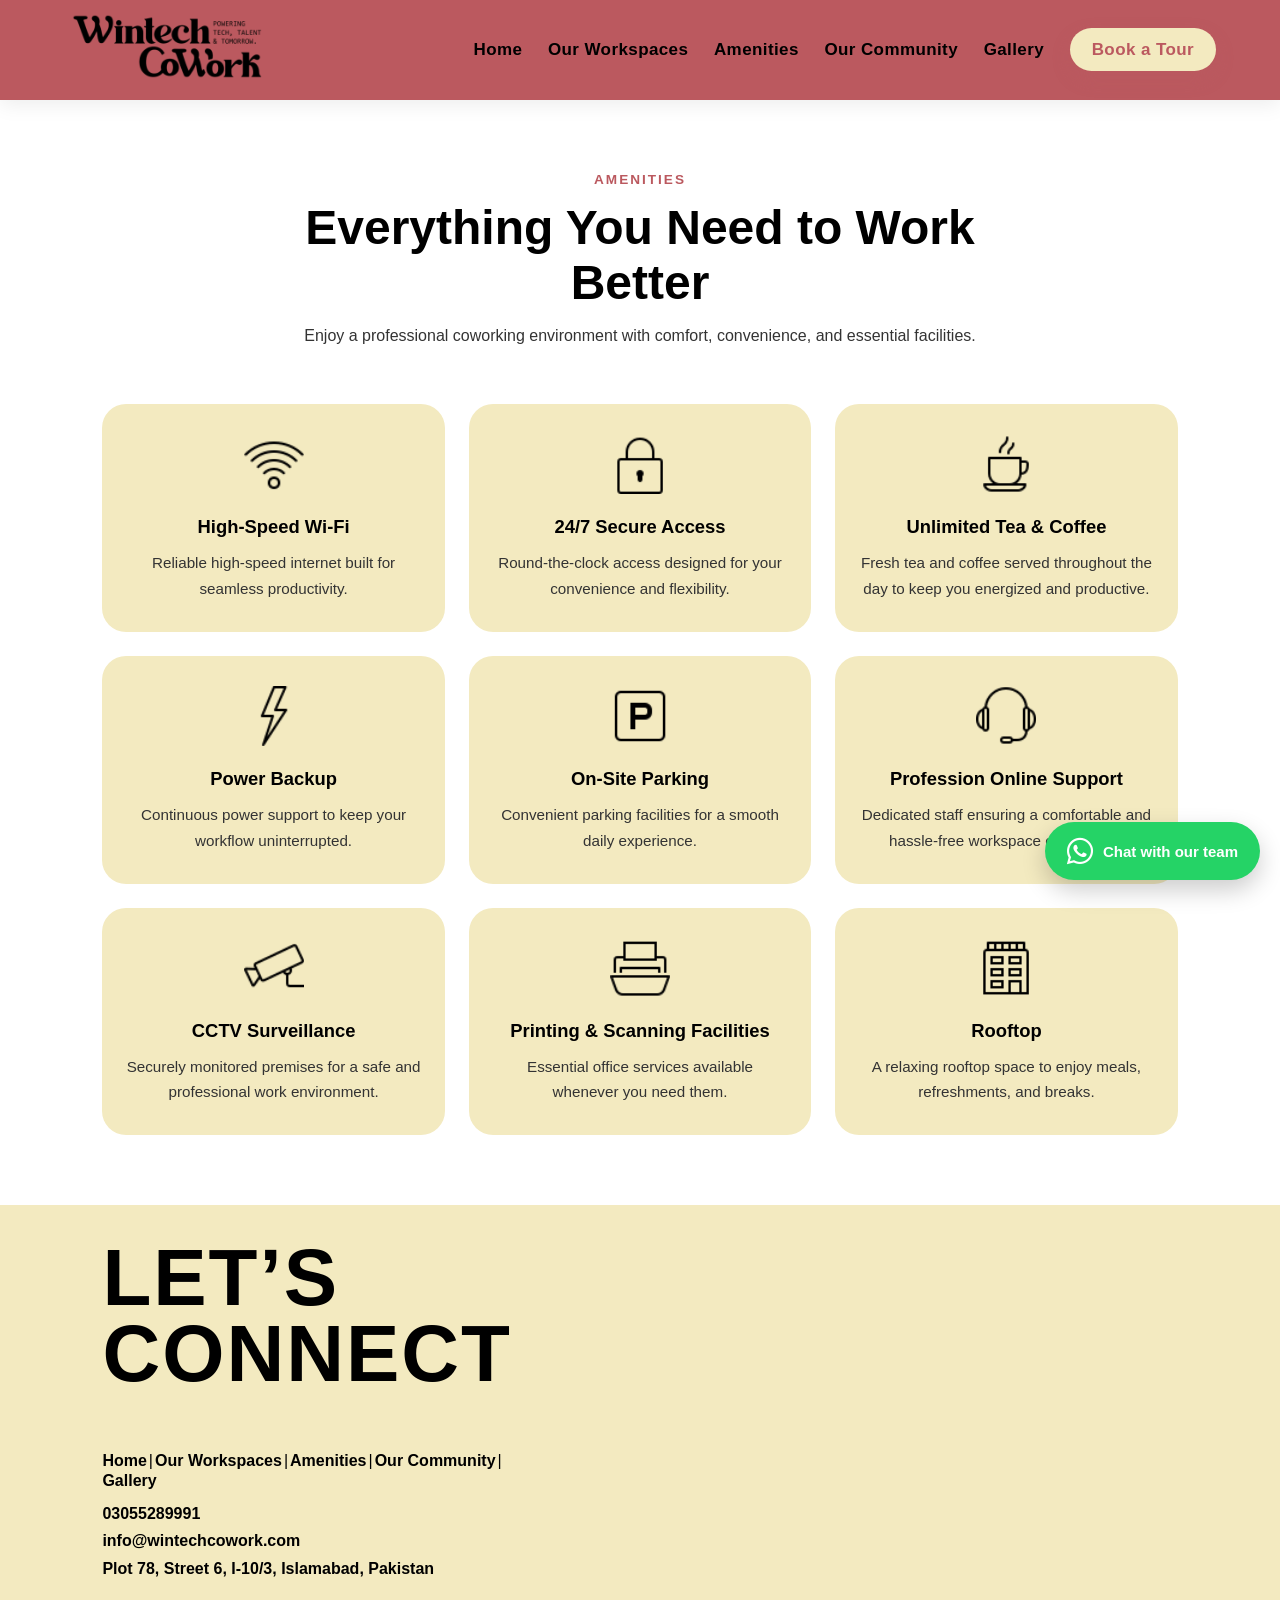
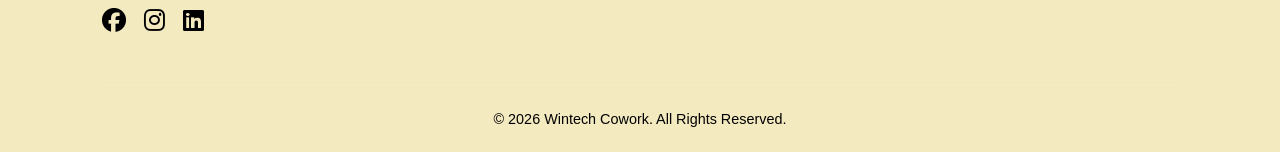
==== amenities/index.html @ 3b4f78c6 "Add files via upload" ====
<!DOCTYPE html>
<html lang="en">
  <head>
    <meta charset="UTF-8" />
    <meta name="viewport" content="width=device-width, initial-scale=1.0" />
    <link rel="icon" type="image/png" sizes="32x32" href="../images/favicon-32x32.png">
    <link rel="icon" type="image/png" sizes="16x16" href="../images/favicon-16x16.png">
    <link rel="apple-touch-icon" sizes="180x180" href="../images/apple-touch-icon.png">
    <link rel="stylesheet" href="https://cdnjs.cloudflare.com/ajax/libs/font-awesome/6.4.0/css/all.min.css">
    <link rel="stylesheet" href="../css/amenities.css" />
  
    <title>Amenities | High-Speed Internet, Meeting Rooms & More | Wintech Cowork</title>
    <meta name="description" content="
      Wintech Cowork offers modern coworking spaces, private offices,
      meeting rooms, and flexible workspaces in Islamabad designed for
      startups, freelancers, and growing businesses.">
    <meta name="keywords" content="
      coworking space Islamabad,
      shared office Islamabad,
      private office Islamabad,
      best coworking space in Islamabad,
      office space for rent Islamabad,
      startup workspace Islamabad,
      modern coworking space Pakistan,
      flexible workspace Islamabad,
      meeting rooms Islamabad,
      business workspace Islamabad,
      Wintech Cowork ">
  </head>

  <body>
    <header>
      <div class="logo">
        <a href="/">
        <img src="../images/logo.png" alt="wintech cowork logo"> 
        </a>
      </div>

      <button class="nav-toggle" aria-label="Toggle Menu">☰</button>

      <nav class="nav-bar">        
        <ul class="nav-menu">
          <li><a href="/">Home</a></li>
          <li><a href="/our-workspaces/">Our Workspaces</a></li>
          <li><a href="/amenities/">Amenities</a></li>
          <li><a href="/our-community/">Our Community</a></li>
          <li><a href="/gallery/">Gallery</a></li>
          <li><a class="book-btn" href="/book-a-tour/">Book a Tour</a></li> 
        </ul>
      </nav>
    </header>

    <a href="https://wa.me/923055289991" 
        class="whatsapp-float" 
        target="_blank">

        <i class="fab fa-whatsapp"></i>
        <span>Chat with our team</span>
      </a>

    <section class="amenities-section">

      <div class="amenities-heading">
        <span>AMENITIES</span>
        <h2>Everything You Need to Work Better</h2>

        <p>
          Enjoy a professional coworking environment with comfort,
          convenience, and essential facilities.
        </p>
      </div>

      <div class="amenities-grid">

        <!-- 1 -->
        <div class="amenity-box">
          <img src="../images/high-speed-wifi.png" alt="High-Speed WiFi">

          <h3>High-Speed Wi-Fi</h3>

          <p>
             Reliable high-speed internet built for seamless productivity. 
          </p>
        </div>

        <!-- 2 -->
        <div class="amenity-box">
          <img src="../images/24-secure access.png" alt="24/7 Secure Access">

          <h3>24/7 Secure Access</h3>

          <p>
            Round-the-clock access designed for your convenience and flexibility. 
          </p>
        </div>

        <!-- 3 -->
        <div class="amenity-box">
          <img src="../images/unlimited-tea-coffee.png" alt="Unlimited Tea and Coffee">

          <h3>Unlimited Tea & Coffee</h3>

          <p>
            Fresh tea and coffee served throughout the day to keep you energized and productive. 
          </p>
        </div>

        <!-- 4 -->
        <div class="amenity-box">
          <img src="../images/power-backup.png" alt="Power Backup">

          <h3>Power Backup</h3>

          <p>
            Continuous power support to keep your workflow uninterrupted. 
          </p>
        </div>

        <!-- 5 -->
        <div class="amenity-box">
          <img src="../images/onsite-parking.png" alt="On-Site Parking">

          <h3>On-Site Parking</h3>

          <p>
            Convenient parking facilities for a smooth daily experience. 
          </p>
        </div>

        <!-- 6 -->
        <div class="amenity-box">
          <img src="../images/professional-onsite-support.png" alt="Professional Online Support">

          <h3>Profession Online Support</h3>

          <p>
            Dedicated staff ensuring a comfortable and hassle-free workspace experience. 
          </p>
        </div>

        <!-- 7 -->
        <div class="amenity-box">
          <img src="../images/cctv-surveillance.png" alt="CCTV Surveillance">

          <h3>CCTV Surveillance</h3>

          <p>
            Securely monitored premises for a safe and professional work environment. 
          </p>
        </div>

        <!-- 8 -->
        <div class="amenity-box">
          <img src="../images/printer and scanning facilities.png" alt="Printing and Scanning Facilities">

          <h3>Printing & Scanning Facilities</h3>

          <p>
            Essential office services available whenever you need them.
          </p>
        </div>

        <!-- 9 -->
        <div class="amenity-box">
          <img src="../images/rooftop-access.png" alt="Rooftop Access">

          <h3>Rooftop</h3>

          <p>
          A relaxing rooftop space to enjoy meals, refreshments, and breaks. 
          </p>
        </div>
      </div>
    </section>

      <footer class="footer">
        <div class="footer-main">

        <div class="footer-left">
          <h2>LET’S<br>CONNECT</h2>

          <div class="footer-middle">
          <a href="/">Home</a>
          <span>|</span>

          <a href="/our-workspaces/">Our Workspaces</a>
          <span>|</span>

          <a href="/amenities/">Amenities</a>
          <span>|</span>

          <a href="/our-community/">Our Community</a>
          <span>|</span>
          
          <a href="/gallery/">Gallery</a>

        </div>

          <div class="footer-contact">
            <p>03055289991</p>
            <p>info@wintechcowork.com</p>
            <p>Plot 78, Street 6, I-10/3, Islamabad, Pakistan </p>
          </div>

          <div class="footer-socials">
            <a href="https://www.facebook.com/people/Wintech-CoworkIslamabad/61561377583073/?mibextid=wwXIfr&rdid=SF6mTCNoTfGaLqDb&share_url=http s%3A%2F%2Fwww.facebook.com%2Fshare%2F1CpL3xUAog%2F%3Fmibextid%3DwwXIfr " target="_blank">
              <i class="fa-brands fa-facebook"></i>
            </a>

            <a href="https://www.instagram.com/wintechcowork?igsh=MXc1MG8ybTN0Z2tnMg%3D%3D " target="_blank">
              <i class="fa-brands fa-instagram"></i>
            </a>

            <a href="https://www.linkedin.com/in/wintech-cowork-4332b03b6 " target="_blank">
              <i class="fa-brands fa-linkedin"></i>
            </a>
          </div>
        </div>

      </div>

      <div class="footer-bottom">
        <p>© 2026 Wintech Cowork. All Rights Reserved.</p>
      </div>
    </footer> 

    <script>
      const navToggle = document.querySelector('.nav-toggle');
        const navBar = document.querySelector('.nav-bar');

        navToggle.addEventListener('click', () => {
          navBar.classList.toggle('active');
        });
    </script>
  </body>
---- css/amenities.css ----
* {
  margin: 0;
  padding: 0;
  box-sizing: border-box;
}

ul, li {
  list-style: none;
}

body {
  font-family: 'Segoe UI', sans-serif;
  color: #000000;
  background-color: #ffffff;
}

/* HEADER */

header {
  height: 100px;
  background: #bb595f;
  display: flex;
  align-items: center;
  justify-content: space-between;
  padding: 3% 5%;
  position: sticky;
  top: 0;
  z-index: 1000;
  box-shadow: 0 4px 20px rgba(0, 0, 0, 0.08);
}

.logo {
  display: flex;
  align-items: center;
  height: 100%;
}

.logo img {
  height: 220px;
  width: auto;
  object-fit: contain;
  display: block;
  padding: 0;
}

.nav-bar {
  display: flex;
  align-items: center;
  justify-content: flex-end;
}

.nav-menu {
  display: flex;
  align-items: center;
  gap: 1.6rem;
}

.nav-menu a {
  text-decoration: none;
  color: #000000;
  font-weight: 600;
  letter-spacing: 0.4px;
  transition: 0.3s ease;
  font-size: 17px;
  position: relative;
}

.nav-menu a::after {
  content: "";
  position: absolute;
  width: 0;
  height: 2px;
  background: #f3eac0;
  left: 0;
  bottom: -7px;
  transition: 0.3s ease;
}

.nav-menu a:hover::after {
  width: 100%;
}

.nav-menu a:hover {
  color: #f3eac0;
}

/* BOOK BUTTON */

.book-btn {
  background-color: #f3eac0;
  color: #bb595f !important;
  padding: 12px 22px;
  border-radius: 30px;
  font-size: 16px;
  font-weight: 600;
  box-shadow: 0 8px 18px rgba(187, 89, 95, 0.3);
}

.book-btn::after {
  display: none;
}

.book-btn:hover {
  background-color: #000000;
  color: #f3eac0 !important;
  transform: translateY(-2px);
}

.whatsapp-float{
  position: fixed;

  bottom: 20px;
  right: 20px;

  background-color: #25D366;

  color: #ffffff;

  display: flex;
  align-items: center;
  gap: 10px;

  padding: 14px 22px;

  border-radius: 50px;

  text-decoration: none;

  z-index: 9999;

  box-shadow: 0 10px 25px rgba(0,0,0,0.2);

  transition: 0.3s ease;
}

.whatsapp-float i{
  font-size: 30px;
}

.whatsapp-float span{
  font-size: 15px;
  font-weight: 600;
}

.whatsapp-float:hover{
  transform: translateY(-3px);

  background-color: #000000;
}

/* Mobile */

@media (max-width: 768px){

  .whatsapp-float{
    padding: 13px 18px;
  }

  .whatsapp-float span{
    font-size: 14px;
  }

  .whatsapp-float i{
    font-size: 28px;
  }
}

/* HAMBURGER */

.nav-toggle {
  display: none;
  border: none;
  font-size: 1.6rem;
  color: #bb595f;
  cursor: pointer;
  width: 45px;
  height: 45px;
  border-radius: 12px;
  transition: 0.3s ease;
  background-color: #f3eac0;
}

.nav-toggle:hover {
  color: #f3eac0;
  background-color:#bb595f;
}

.amenities-section{
  width: 100%;
  padding: 70px 8%;
  background: #ffffff;
}

.amenities-heading{
  text-align: center;
  max-width: 720px;
  margin: 0 auto 55px;
}

.amenities-heading span{
  color: #bb595f;
  font-size: 0.85rem;
  font-weight: 700;
  letter-spacing: 2px;
}

.amenities-heading h2{
  font-size: 3rem;
  color: #000000;
  margin: 12px 0;
}

.amenities-heading p{
  color: #333333;
  line-height: 1.7;
}

.amenities-grid{
  display: grid;
  grid-template-columns: repeat(3, 1fr);
  gap: 24px;
}

.amenity-box{
  background: #f3eac0;
  padding: 30px 24px;
  border-radius: 24px;
  transition: 0.3s ease;
  text-align: center;
}

.amenity-box:hover{
  transform: translateY(-8px);
  background: #bb595f;
  cursor: pointer;
}

.amenity-box img{
  width: 60px;
  height: 60px;
  object-fit: contain;
  margin-bottom: 18px;
}

.amenity-box h3{
  font-size: 1.15rem;
  color: #000000;
  margin-bottom: 12px;
}

.amenity-box p{
  font-size: 0.95rem;
  color: #333333;
  line-height: 1.7;
}

.amenity-box:hover h3,
.amenity-box:hover p{
  color: #000000;
}

/* TABLET */
@media(max-width:1024px){

  .amenities-grid{
    grid-template-columns: repeat(2, 1fr);
  }

}

/* MOBILE */
@media(max-width:768px){

  .amenities-section{
    padding: 55px 7%;
  }

  .amenities-heading h2{
    font-size: 2.2rem;
  }

  .amenities-grid{
    grid-template-columns: 1fr;
  }

}

.footer{
  width: 100%;
  background: #f3eac0;
  color: #000000;
  padding: 35px 8% 25px;
}

.footer-top{
  display: flex;
  justify-content: space-between;
  align-items: center;
  margin-bottom: 70px;
}

.footer-middle{
  display: flex;
  flex-direction: row;
  gap: 2px;
  flex-wrap: wrap;
  margin-bottom: 10px;
}

.footer-middle a{
  color: #000000;
  text-decoration: none;
  font-weight: 600;
  transition: 0.3s ease;
}

.footer-middle a:hover{
  color: #bb595f;
}

.footer-main{
  display: grid;
  grid-template-columns: 1.2fr 1fr 1.2fr;
  gap: 50px;
  align-items: start;
}

.footer-left h2{
  font-size: 5rem;
  line-height: 0.95;
  color: #000000;
  margin-bottom: 60px;
  letter-spacing: 2px;
}

.footer-contact{
  margin-bottom: 25px;
}

.footer-contact p{
  color: #000000;
  line-height: 1.7;
  font-weight: 600;
}

.footer-socials{
  display: flex;
  gap: 18px;
}

.footer-socials a{
  font-size: 1.5rem;
  transition: 0.3s ease;
}

.footer-socials a:hover{
  transform: translateY(-5px);
}

.fa-instagram{
  color: #000000;
}

.fa-linkedin{
  color: #000000;
}

.fa-facebook{
  color: #000000;
}

.footer-right{
  display: flex;
  justify-content: center;
  align-items: center;
}

.footer-right img{
  width: 320px;
  max-width: 100%;
}

.footer-bottom{
  margin-top: 50px;
  padding-top: 25px;
  border-top: 1px solid rgba(255,255,255,0.15);
  text-align: center;
}

.footer-bottom p{
  color: #000000;
  font-size: 0.9rem;
}

/* MOBILE */
@media (max-width:768px){

  .footer{
    padding: 35px 7% 25px;
  }

  .footer-top{
    flex-direction: column;
    gap: 25px;
    margin-bottom: 50px;
  }

  .footer-nav{
    flex-wrap: wrap;
    justify-content: center;
    gap: 18px;
  }

  .footer-main{
    grid-template-columns: 1fr;
    gap: 35px;
  }

  .footer-left h2{
    font-size: 3.5rem;
    margin-bottom: 35px;
  }

  .footer-middle{
    padding-top: 0;
  }

  .footer-right img{
    width: 220px;
  }
}


/* RESPONSIVE */

@media (max-width: 1200px) {
  header {
    padding: 0 5%;
  }

  .nav-menu {
    gap: 1rem;
  }

  .nav-menu a {
    font-size: 15px;
  }
}

@media (max-width: 768px) {
  .nav-toggle {
    display: block;
    z-index: 1001;
  }

   .nav-bar .book-btn {
    background-color: #bb595f;
    color: #000000 !important;
    margin-bottom: 15px;
  }

  .nav-bar {
    position: absolute;
    top: 100px;
    left: 0;
    right: 0;
    width: 100%;
    background-color: #f3eac0;
    overflow: hidden;
    max-height: 0;
    transition: max-height 0.4s ease;
    border-radius: 0;
    box-shadow: 0 12px 30px rgba(0, 0, 0, 0.15);
  }

  .nav-bar.active {
    max-height: 420px;
  }

  .nav-menu {
    flex-direction: column;
    align-items: center;
    width: 100%;
    gap: 1.2rem;
    padding-top: 12px;
   
  }

   .nav-menu a::after {
    background: #bb595f;
  }

  .nav-menu a:hover {
    color: #bb595f;
  }

  .nav-menu a {
    color: #000000;
    font-size: 18px;
  }

  .book-btn {
    display: inline-block;
    padding: 12px 28px;
  }

}

@media (max-width: 480px) {
  header {
    height: 90px;
    padding: 0 5%;
  }

  .logo img {
    height: 170px;
  }

  .nav-bar {
    top: 90px;
  }
}
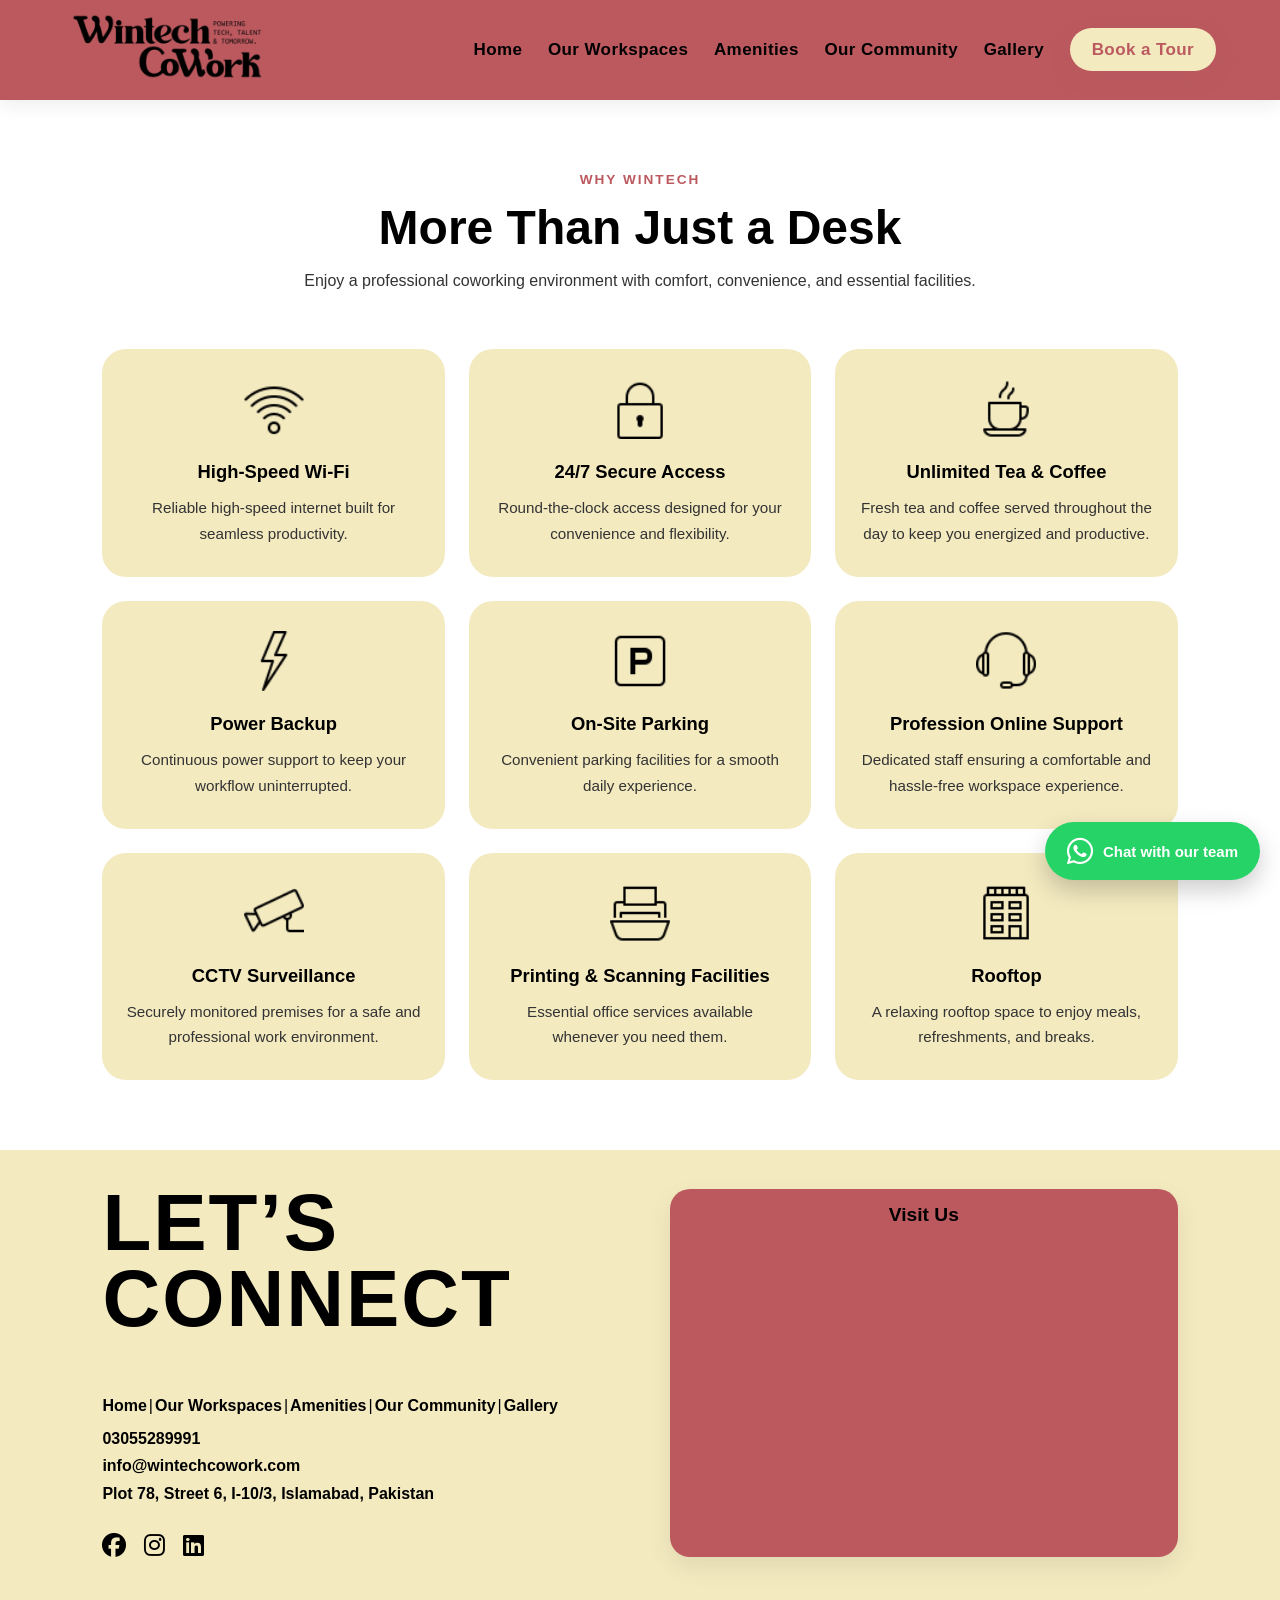
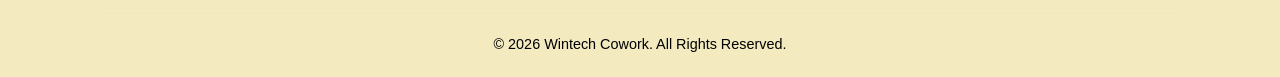
==== commit 64b5a1b9: "changed implemented after clients review" ====
--- a/amenities/index.html
+++ b/amenities/index.html
@@ -31,7 +31,7 @@
   <body>
     <header>
       <div class="logo">
-        <a href="/">
+        <a href="../">
         <img src="../images/logo.png" alt="wintech cowork logo"> 
         </a>
       </div>
@@ -40,12 +40,12 @@
 
       <nav class="nav-bar">        
         <ul class="nav-menu">
-          <li><a href="/">Home</a></li>
-          <li><a href="/our-workspaces/">Our Workspaces</a></li>
-          <li><a href="/amenities/">Amenities</a></li>
-          <li><a href="/our-community/">Our Community</a></li>
-          <li><a href="/gallery/">Gallery</a></li>
-          <li><a class="book-btn" href="/book-a-tour/">Book a Tour</a></li> 
+          <li><a href="../">Home</a></li>
+          <li><a href="../our-workspaces/">Our Workspaces</a></li>
+          <li><a href="../amenities/">Amenities</a></li>
+          <li><a href="../our-community/">Our Community</a></li>
+          <li><a href="../gallery/">Gallery</a></li>
+          <li><a class="book-btn" href="../book-a-tour/">Book a Tour</a></li> 
         </ul>
       </nav>
     </header>
@@ -61,8 +61,8 @@
     <section class="amenities-section">
 
       <div class="amenities-heading">
-        <span>AMENITIES</span>
-        <h2>Everything You Need to Work Better</h2>
+        <span>WHY WINTECH</span>
+        <h2>More Than Just a Desk</h2>
 
         <p>
           Enjoy a professional coworking environment with comfort,
@@ -180,19 +180,19 @@
           <h2>LET’S<br>CONNECT</h2>
 
           <div class="footer-middle">
-          <a href="/">Home</a>
-          <span>|</span>
-
-          <a href="/our-workspaces/">Our Workspaces</a>
-          <span>|</span>
-
-          <a href="/amenities/">Amenities</a>
-          <span>|</span>
-
-          <a href="/our-community/">Our Community</a>
+          <a href="../">Home</a>
+          <span>|</span>
+
+          <a href="../our-workspaces/">Our Workspaces</a>
+          <span>|</span>
+
+          <a href="../amenities/">Amenities</a>
+          <span>|</span>
+
+          <a href="../our-community/">Our Community</a>
           <span>|</span>
           
-          <a href="/gallery/">Gallery</a>
+          <a href="../gallery/">Gallery</a>
 
         </div>
 
@@ -217,6 +217,15 @@
           </div>
         </div>
 
+        <div class="footer-map">
+            <h3>Visit Us</h3>
+            <iframe
+              src="https://www.google.com/maps?q=Plot+78+Street+6+I-10/3+Islamabad&output=embed"
+              allowfullscreen=""
+              loading="lazy">
+            </iframe>
+        </div>
+
       </div>
 
       <div class="footer-bottom">
--- a/css/amenities.css
+++ b/css/amenities.css
@@ -320,9 +320,9 @@
 
 .footer-main{
   display: grid;
-  grid-template-columns: 1.2fr 1fr 1.2fr;
-  gap: 50px;
-  align-items: start;
+  grid-template-columns: 1fr 1fr;
+  gap: 60px;
+  align-items: center;
 }
 
 .footer-left h2{
@@ -355,6 +355,27 @@
 
 .footer-socials a:hover{
   transform: translateY(-5px);
+}
+
+.footer-map {
+  background: #bb595f;
+  padding: 15px;
+  border-radius: 20px;
+  box-shadow: 0 10px 25px rgba(0,0,0,0.08);
+}
+
+.footer-map h3 {
+  color: #000000;
+  font-size: 1.2rem;
+  margin-bottom: 12px;
+  text-align: center;
+}
+
+.footer-map iframe {
+  width: 100%;
+  height: 300px;
+  border: none;
+  border-radius: 12px;
 }
 
 .fa-instagram{
@@ -465,7 +486,7 @@
     left: 0;
     right: 0;
     width: 100%;
-    background-color: #f3eac0;
+    background-color: beige;
     overflow: hidden;
     max-height: 0;
     transition: max-height 0.4s ease;
